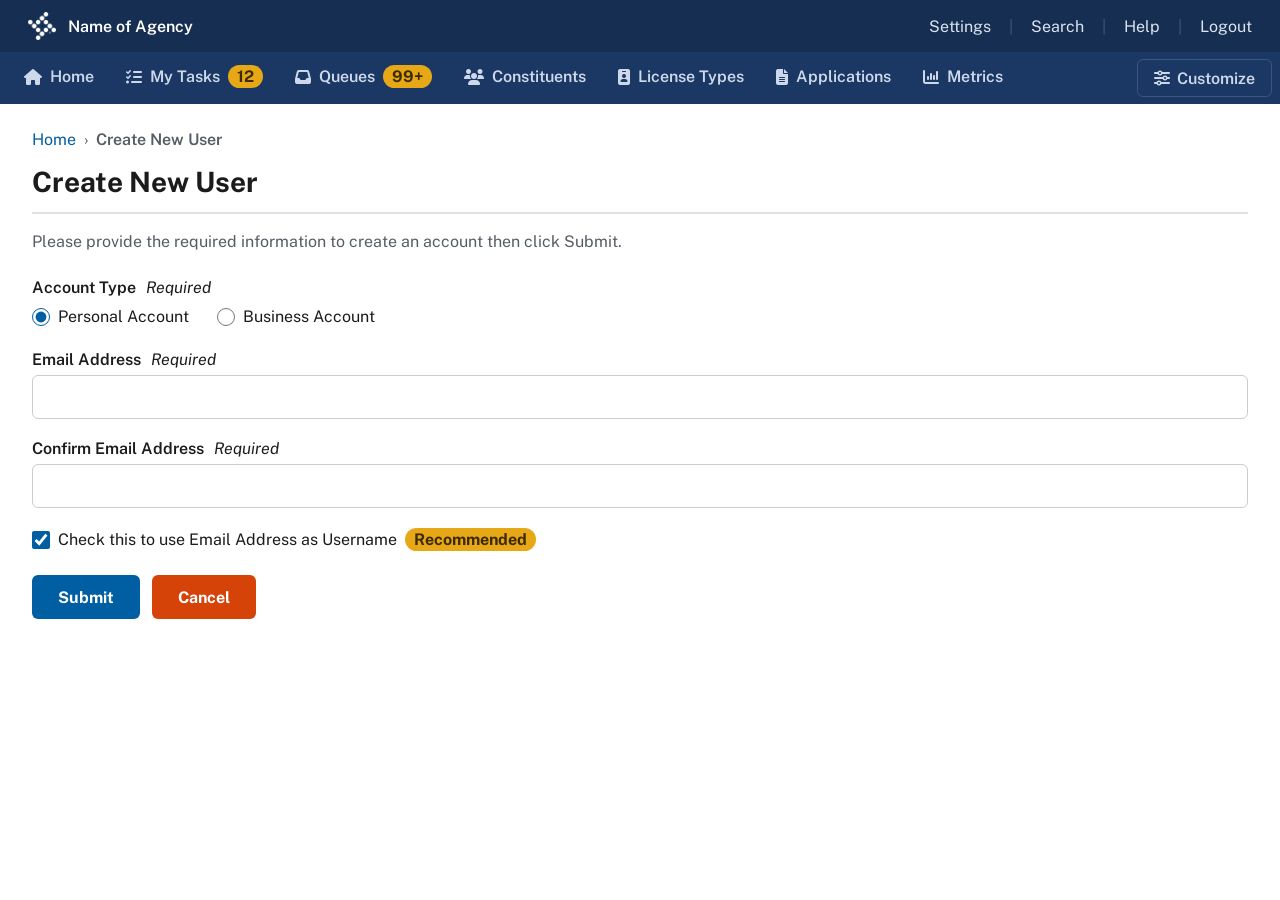
==== create-new-user.html @ 222f2a70 "create new user and username specifics" ====
<!DOCTYPE html>
<html lang="en">
<head>
<meta charset="UTF-8">
<meta name="viewport" content="width=device-width, initial-scale=1.0">
<title>Create New User — RLP Agency Console</title>
<link rel="stylesheet" href="https://cdnjs.cloudflare.com/ajax/libs/font-awesome/6.5.1/css/all.min.css">
<link rel="stylesheet" href="css/app.css">
</head>
<body>

<div class="app">

  <!-- Header (shared chrome) -->
  <header class="app-header">
    <a class="app-header__brand" href="index.html">
      <img class="app-header__logo" src="assets/tyler-t.png" alt="Tenant logo">
      <span class="app-header__brand-name">Name of Agency</span>
    </a>
    <nav class="app-header__links" aria-label="Account">
      <a href="settings.html">Settings</a>
      <span class="app-header__divider" aria-hidden="true">|</span>
      <a href="search.html">Search</a>
      <span class="app-header__divider" aria-hidden="true">|</span>
      <a href="#">Help</a>
      <span class="app-header__divider" aria-hidden="true">|</span>
      <a href="#">Logout</a>
    </nav>
  </header>

  <!-- Customizable toolbar (shared chrome, rendered by js/toolbar.js) -->
  <div id="toolbar"></div>

  <!-- Page content -->
  <main class="page-body">

    <ol class="breadcrumb" aria-label="Breadcrumb">
      <li class="breadcrumb__item"><a href="index.html">Home</a></li>
      <li class="breadcrumb__item"><span class="breadcrumb__current">Create New User</span></li>
    </ol>

    <h1 class="page-title">Create New User</h1>

    <p class="help-text" style="margin-top: 16px">Please provide the required information to create an account then click Submit.</p>

    <form style="margin-top: 24px" onsubmit="return false;">
      <fieldset class="fieldset">
        <legend>Account Type <span class="field-required">Required</span></legend>
        <div class="radio-group">
          <label class="radio-option"><input type="radio" name="account-type" value="personal" checked> Personal Account</label>
          <label class="radio-option"><input type="radio" name="account-type" value="business"> Business Account</label>
        </div>
      </fieldset>

      <div class="field" style="margin-top: 24px">
        <label for="email-address">Email Address <span class="field-required">Required</span></label>
        <input type="text" id="email-address" name="email-address">
      </div>

      <div class="field" style="margin-top: 20px">
        <label for="confirm-email-address">Confirm Email Address <span class="field-required">Required</span></label>
        <input type="text" id="confirm-email-address" name="confirm-email-address">
      </div>

      <div class="checkbox-option" style="margin-top: 20px">
        <label class="checkbox-option__label">
          <input type="checkbox" id="use-email-as-username" name="use-email-as-username" checked>
          Check this to use Email Address as Username
          <span class="badge badge--gold">Recommended</span>
        </label>
      </div>

      <div class="accordion" id="username-accordion" style="margin-top: 20px" hidden>
        <button type="button" class="accordion__button" id="username-requirements-button" aria-expanded="true" aria-controls="username-requirements-content">
          Username Requirements
          <i class="fa-solid fa-chevron-down" aria-hidden="true"></i>
        </button>
        <div class="accordion__content" id="username-requirements-content">
          <p class="help-text">Maximum of 128 characters</p>
          <p class="help-text">Supports the following characters: -:_=.+@</p>
        </div>
      </div>

      <div class="field" id="username-field" style="margin-top: 20px" hidden>
        <label for="username">Username <span class="field-required">Required</span></label>
        <input type="text" id="username" name="username">
      </div>

      <div class="form-actions">
        <button type="submit" class="btn btn--primary">Submit</button>
        <button type="button" class="btn btn--cancel" onclick="window.location.href='index.html'">Cancel</button>
      </div>
    </form>

  </main>

</div>

<script src="js/toolbar.js"></script>
<script>
  initToolbar('#toolbar', { activeKey: null });

  // Reveal the Username requirements accordion + field when "use email as username" is unchecked
  var useEmailAsUsername = document.getElementById('use-email-as-username');
  var usernameAccordion = document.getElementById('username-accordion');
  var usernameField = document.getElementById('username-field');
  function toggleUsernameSection() {
    var show = !useEmailAsUsername.checked;
    usernameAccordion.hidden = !show;
    usernameField.hidden = !show;
  }
  useEmailAsUsername.addEventListener('change', toggleUsernameSection);
  toggleUsernameSection();

  // Username Requirements accordion (open by default, still collapsible)
  (function () {
    var button = document.getElementById('username-requirements-button');
    var content = document.getElementById('username-requirements-content');
    button.addEventListener('click', function () {
      var expanded = button.getAttribute('aria-expanded') === 'true';
      button.setAttribute('aria-expanded', String(!expanded));
      content.hidden = expanded;
    });
  })();
</script>

</body>
</html>
---- css/app.css ----
/* ==========================================================================
   RLP Agency Console — shared chrome + component styles
   Used by every page: header, customizable toolbar, tiles, search, settings.
   ========================================================================== */

@import url('https://fonts.googleapis.com/css2?family=Public+Sans:wght@300;400;500;600;700;900&display=swap');

:root {
  /* colors */
  --c-header-navy: #162e51;
  --c-toolbar-navy: #1b3763;
  --c-gold: #e6a817;
  --c-gold-text: #3d2a00;
  --c-gold-icon: #a97400;
  --c-blue: #005ea2;
  --c-blue-hover: #1a4480;
  --c-page-bg: #fff;
  --c-surface: #ffffff;
  --c-tile-bg: #fafafa;
  --c-border: #dfe1e6;
  --c-hairline: #eceef1;
  --c-hairline-2: #e6e9ec;
  --c-text-primary: #1b1b1b;
  --c-text-secondary: #565c65;
  --c-toolbar-idle: #cdd9ea;
  --c-toolbar-on-dark: #dbe4f0;
  --c-header-divider: #3d557d;

  /* radii */
  --r-panel: 8px;
  --r-pill: 6px;
  --r-chip: 20px;
  --r-chip-sm: 4px;

  /* shadow */
  --shadow-menu: 0 10px 28px rgba(0, 0, 0, .22);

  /* status text colors — fixed palette, do not improvise new statuses off-palette */
  --c-status-green: #417505;      /* Active, Approved, Live, Paid, Completed, Sent, Sold */
  --c-status-yellow: #8f5800;     /* Pending, Open, Assigned, Approved-Awaiting Payment, Awaiting Application, Generated, Collecting */
  --c-status-red: #cd2026;        /* Rejected, Denied, Cancelled, Past Due, Terminated */
  --c-status-dark-red: #80252a;   /* Expired, Revoked, Withdrawn, Decommissioned, Retired, Exported */
  --c-status-cool-blue: #205493;  /* In Progress, Rejected for Resubmission, In Cart, Submitted, Ready for Review */
  --c-status-warm-orange: #a34900; /* On Hold, Suspended, Payment in Process, Inactive */
  --c-status-draft-blue: #13669a; /* In Review, Draft, Initiated */
  --c-status-gray: #5c5f66;       /* Archived, Closed */
}

/* ---------------------------------------------------------------------- */
/* Reset / base                                                           */
/* ---------------------------------------------------------------------- */

* { box-sizing: border-box; }

body {
  margin: 0;
  background: var(--c-page-bg);
  font-family: 'Public Sans', system-ui, sans-serif;
  color: var(--c-text-primary);
}

a { color: var(--c-blue); }
a:hover { color: var(--c-blue-hover); }

button {
  font-family: inherit;
  border: none;
  background: none;
  cursor: pointer;
}

.app {
  width: 100%;
  background: var(--c-surface);
}

/* ---------------------------------------------------------------------- */
/* Header bar                                                             */
/* ---------------------------------------------------------------------- */

.app-header {
  height: 52px;
  background: var(--c-header-navy);
  color: #fff;
  display: flex;
  align-items: center;
  justify-content: space-between;
  padding: 0 28px;
}

.app-header__brand,
.app-header__brand:hover {
  display: flex;
  align-items: center;
  gap: 12px;
  text-decoration: none;
  color: #fff;
}

.app-header__logo {
  width: 28px;
  height: 28px;
  display: block;
}

.app-header__brand-name {
  font-size: 16px;
  font-weight: 600;
}

.app-header__links {
  display: flex;
  align-items: center;
  gap: 18px;
  font-size: 16px;
  color: var(--c-toolbar-on-dark);
}

.app-header__links a {
  color: var(--c-toolbar-on-dark);
  text-decoration: none;
}

.app-header__links a:hover {
  color: #fff;
}

.app-header__divider {
  color: var(--c-header-divider);
}

/* ---------------------------------------------------------------------- */
/* Customizable toolbar                                                   */
/* ---------------------------------------------------------------------- */

.toolbar {
  background: var(--c-toolbar-navy);
  position: relative;
  display: flex;
  align-items: stretch;
  padding: 0 8px;
  min-height: 52px;
}

.toolbar-chevron {
  flex: 0 0 auto;
  width: 34px;
  display: flex;
  align-items: center;
  justify-content: center;
  color: var(--c-toolbar-on-dark);
  background: rgba(0, 0, 0, .18);
  font-size: 16px;
}

.toolbar-chevron:focus-visible {
  outline: 2px solid #fff;
  outline-offset: -2px;
}

.toolbar-track {
  position: relative;
  flex: 1;
  min-width: 0;
  overflow-x: hidden;
  display: flex;
  align-items: stretch;
  flex-wrap: nowrap;
}

.toolbar-pill {
  display: flex;
  align-items: center;
  gap: 8px;
  padding: 0 16px;
  height: 52px;
  font-size: 16px;
  font-weight: 600;
  cursor: pointer;
  position: relative;
  user-select: none;
  flex: 0 0 auto;
  white-space: nowrap;
  border-bottom: 3px solid transparent;
  background: transparent;
  color: var(--c-toolbar-idle);
}

.toolbar-pill:focus-visible {
  outline: 2px solid #fff;
  outline-offset: -3px;
}

.toolbar-pill.is-active {
  color: #fff;
  border-bottom-color: var(--c-gold);
  background: rgba(255, 255, 255, .07);
}

.toolbar-pill--editing {
  height: 38px;
  padding: 0 13px;
  margin: 7px 3px;
  border-radius: var(--r-pill);
  font-size: 16px;
  cursor: grab;
  background: rgba(255, 255, 255, .10);
  border: 1px dashed rgba(255, 255, 255, .4);
  color: #eaf0f8;
}

.toolbar-pill--editing.is-active {
  border-bottom: none;
  background: rgba(255, 255, 255, .10);
}

.toolbar-pill--editing:active {
  cursor: grabbing;
}

.toolbar-pill--dragging {
  opacity: .4;
}

.toolbar-pill-grip {
  font-size: 16px;
  color: #8ba3c7;
}

.toolbar-pill-remove {
  font-size: 17px;
  margin-left: 3px;
  color: #c9d6ea;
  padding: 0;
}

.toolbar-badge {
  background: var(--c-gold);
  color: var(--c-gold-text);
  font-size: 16px;
  font-weight: 700;
  border-radius: 12px;
  padding: 2px 9px;
}

.toolbar-add-btn {
  flex: 0 0 auto;
  display: flex;
  align-items: center;
  gap: 6px;
  padding: 0 15px;
  height: 38px;
  margin: 7px 3px;
  border-radius: var(--r-pill);
  font-size: 16px;
  font-weight: 600;
  background: transparent;
  border: 1px dashed #5b7cb0;
  color: #a9c7e8;
}

.toolbar-divider {
  flex: 0 0 auto;
  width: 1px;
  height: 36px;
  margin: 8px 4px 8px 14px;
  background: rgba(255, 255, 255, .25);
}

.toolbar-search-toggle {
  display: flex;
  align-items: center;
  gap: 10px;
  padding: 0 14px;
  height: 38px;
  margin: 7px 3px;
  border-radius: var(--r-pill);
  font-size: 16px;
  font-weight: 600;
  color: var(--c-toolbar-idle);
  flex: 0 0 auto;
  cursor: pointer;
  user-select: none;
  white-space: nowrap;
}

.toolbar-search-toggle:focus-visible {
  outline: 2px solid #fff;
  outline-offset: 2px;
}

.toolbar-search-toggle__switch {
  position: relative;
  flex: 0 0 auto;
  width: 36px;
  height: 20px;
  border-radius: 10px;
  background: rgba(255, 255, 255, .25);
  transition: background .15s ease;
}

.toolbar-search-toggle__switch.is-on {
  background: var(--c-gold);
}

.toolbar-search-toggle__knob {
  position: absolute;
  top: 2px;
  left: 2px;
  width: 16px;
  height: 16px;
  border-radius: 50%;
  background: #fff;
  transition: left .15s ease;
}

.toolbar-search-toggle__switch.is-on .toolbar-search-toggle__knob {
  left: 18px;
}

.toolbar-customize-btn {
  display: flex;
  align-items: center;
  gap: 7px;
  padding: 0 16px;
  height: 38px;
  margin: 7px 0;
  border-radius: var(--r-pill);
  font-size: 16px;
  font-weight: 600;
  flex: 0 0 auto;
  background: transparent;
  color: var(--c-toolbar-idle);
  border: 1px solid var(--c-header-divider);
}

.toolbar-customize-btn.is-active {
  background: var(--c-gold);
  color: var(--c-gold-text);
  border-color: var(--c-gold);
}

.toolbar-add-menu {
  position: absolute;
  top: 100%;
  left: 16px;
  margin-top: 6px;
  z-index: 30;
  width: 340px;
  background: #fff;
  border: 1px solid var(--c-border);
  border-radius: var(--r-panel);
  box-shadow: var(--shadow-menu);
  padding: 12px;
}

.toolbar-add-menu__heading {
  font-size: 16px;
  font-weight: 700;
  letter-spacing: .4px;
  color: var(--c-text-secondary);
  padding: 4px 8px 10px;
}

.toolbar-add-menu__list {
  display: flex;
  flex-direction: column;
  gap: 2px;
  max-height: 300px;
  overflow: auto;
}

.toolbar-add-menu__row {
  display: flex;
  align-items: center;
  gap: 12px;
  padding: 10px 10px;
  border-radius: var(--r-pill);
  font-size: 16px;
  color: var(--c-text-primary);
  width: 100%;
  text-align: left;
}

.toolbar-add-menu__row:hover,
.toolbar-add-menu__row:focus-visible {
  background: var(--c-tile-bg);
}

.toolbar-add-menu__row-icon {
  font-size: 18px;
  color: var(--c-gold-icon);
  width: 22px;
  text-align: center;
}

.toolbar-add-menu__row-label {
  flex: 1;
}

.toolbar-add-menu__row-plus {
  font-size: 16px;
  color: var(--c-text-secondary);
}

.toolbar-add-menu__empty {
  padding: 16px 10px;
  font-size: 16px;
  color: var(--c-text-secondary);
  text-align: center;
}

/* ---------------------------------------------------------------------- */
/* Page content shell                                                     */
/* ---------------------------------------------------------------------- */

.page-content {
  background: var(--c-surface);
  min-height: 600px;
}

.overline {
  font-size: 16px;
  font-weight: 700;
  letter-spacing: .4px;
  text-transform: uppercase;
  color: var(--c-text-secondary);
}

/* ---------------------------------------------------------------------- */
/* Home — greeting + search panel                                        */
/* ---------------------------------------------------------------------- */

.greeting {
  padding: 26px 32px 22px;
}

.greeting__title {
  font-size: 28px;
  font-weight: 700;
  color: var(--c-text-primary);
}

.greeting__date {
  font-size: 16px;
  color: var(--c-text-secondary);
  margin-top: 4px;
}

.search-panel {
  margin-top: 16px;
  background: var(--c-tile-bg);
  border: 1px solid var(--c-border);
  border-radius: var(--r-panel);
  padding: 18px 20px;
}

.search-panel__top {
  display: flex;
  align-items: center;
  justify-content: space-between;
  margin-bottom: 12px;
}

.search-toggle {
  display: inline-flex;
  border: 1px solid #c9ccd0;
  border-radius: var(--r-pill);
  overflow: hidden;
}

.search-toggle__segment {
  padding: 9px 18px;
  font-size: 16px;
  color: var(--c-text-primary);
  background: #fff;
  border-left: 1px solid #c9ccd0;
}

.search-toggle__segment:first-child {
  border-left: none;
}

.search-toggle__segment.is-active {
  background: var(--c-blue);
  color: #fff;
  font-weight: 600;
}

.search-advanced {
  font-size: 16px;
  font-weight: 600;
  color: var(--c-blue);
  display: flex;
  align-items: center;
  gap: 6px;
  text-decoration: none;
}

.search-advanced:hover {
  color: var(--c-blue-hover);
}

.search-advanced i {
  font-size: 16px;
}

.search-field-row {
  display: flex;
  gap: 10px;
}

.search-box {
  flex: 1;
  display: flex;
  align-items: center;
  gap: 10px;
  border: 2px solid var(--c-blue);
  border-radius: var(--r-panel);
  padding: 11px 15px;
  background: #fff;
}

.search-box i {
  font-size: 19px;
  color: var(--c-blue);
}

.search-box input {
  flex: 1;
  border: none;
  outline: none;
  font-family: inherit;
  font-size: 16px;
  color: var(--c-text-primary);
  background: transparent;
}

.search-box input::placeholder {
  color: var(--c-text-secondary);
}

.search-kbd {
  font-size: 16px;
  font-weight: 600;
  color: var(--c-text-secondary);
  border: 1px solid #c9ccd0;
  border-radius: var(--r-chip-sm);
  padding: 3px 9px;
}

.search-btn {
  background: var(--c-blue);
  color: #fff;
  border-radius: var(--r-panel);
  padding: 0 28px;
  font-size: 16px;
  font-weight: 700;
  display: flex;
  align-items: center;
}

.search-btn:hover {
  background: var(--c-blue-hover);
}

/* ---------------------------------------------------------------------- */
/* Tiles grid — shared by Home quick actions & Settings tiles             */
/* ---------------------------------------------------------------------- */

.tiles-grid {
  display: grid;
  grid-template-columns: repeat(3, 1fr);
  gap: 18px;
}

.tiles-grid--settings {
  gap: 22px;
}

.tile {
  text-decoration: none;
  background: var(--c-tile-bg);
  border: 1px solid var(--c-border);
  border-radius: var(--r-panel);
  padding: 24px 26px;
  display: flex;
  flex-direction: column;
  min-height: 200px;
  cursor: pointer;
  color: inherit;
}

.tile:hover {
  border-color: #c9ccd0;
}

.tile--settings {
  padding: 28px 30px;
  max-height: 150px;
  min-height: 0;
}

.tile__header {
  display: flex;
  align-items: center;
  gap: 12px;
  margin-bottom: 10px;
}

.tile__icon {
  font-size: 26px;
  color: var(--c-gold-icon);
  width: 30px;
  text-align: center;
  line-height: 1;
}

.tile__title {
  font-size: 24px;
  font-weight: 700;
  color: var(--c-header-navy);
  line-height: 1.2;
}

.tile--settings .tile__title {
  margin-bottom: 8px;
}

.tile__body {
  font-size: 16px;
  color: var(--c-text-secondary);
  line-height: 1.5;
  flex: 1;
}

.tile__footer {
  margin-top: 16px;
  padding-top: 14px;
  border-top: 1px solid var(--c-hairline);
  display: flex;
  justify-content: space-between;
  gap: 16px;
}

.tile__footer a {
  font-size: 16px;
  font-weight: 600;
  color: var(--c-header-navy);
  text-decoration: none;
}

.tile__footer a:hover {
  color: var(--c-blue-hover);
}

/* ---------------------------------------------------------------------- */
/* Settings page                                                          */
/* ---------------------------------------------------------------------- */

.settings-content {
  padding: 26px 32px 40px;
  min-height: 640px;
}

.settings-title {
  font-size: 28px;
  font-weight: 700;
  color: var(--c-text-primary);
}

.settings-body {
  margin-top: 24px;
  display: flex;
  gap: 40px;
  align-items: flex-start;
}

.settings-rail {
  width: 300px;
  flex: none;
}

.settings-rail__heading {
  border-left: 3px solid var(--c-header-navy);
  padding: 4px 0 4px 16px;
  font-size: 20px;
  font-weight: 700;
  color: var(--c-text-primary);
}

.settings-rail__list {
  margin-top: 6px;
  display: flex;
  flex-direction: column;
}

.settings-rail__row {
  display: flex;
  align-items: center;
  justify-content: space-between;
  padding: 14px 2px 14px 18px;
  font-size: 16px;
  text-decoration: none;
  border-bottom: 1px solid var(--c-hairline-2);
}

.settings-rail__row-label {
  color: var(--c-blue);
}

.settings-rail__row-count {
  color: var(--c-text-secondary);
}

.settings-tiles {
  flex: 1;
}

/* ---------------------------------------------------------------------- */
/* List / detail page shell — shared by Queues, My Tasks, Applications…  */
/* ---------------------------------------------------------------------- */

.page-body {
  padding: 26px 32px 40px;
  min-height: 640px;
}

/* Breadcrumb */

.breadcrumb {
  display: flex;
  align-items: center;
  gap: 8px;
  list-style: none;
  margin: 0;
  padding: 0;
  font-size: 16px;
}

.breadcrumb__item {
  display: flex;
  align-items: center;
  gap: 8px;
}

.breadcrumb__item:not(:last-child)::after {
  content: '\203A';
  color: var(--c-text-secondary);
}

.breadcrumb a {
  text-decoration: none;
}

.breadcrumb__current {
  color: var(--c-text-secondary);
  font-weight: 600;
}

/* Page title (underlined) */

.page-title {
  margin: 16px 0 0;
  padding-bottom: 14px;
  border-bottom: 2px solid var(--c-border);
  font-size: 28px;
  font-weight: 700;
  color: var(--c-text-primary);
}

/* Accordion (Icon Key) */

.accordion {
  margin-top: 20px;
  border: 1px solid var(--c-border);
  border-radius: var(--r-panel);
  overflow: hidden;
}

.accordion__button {
  width: 100%;
  display: flex;
  align-items: center;
  justify-content: space-between;
  gap: 10px;
  padding: 14px 18px;
  font-size: 16px;
  font-weight: 700;
  color: var(--c-text-primary);
  background: var(--c-tile-bg);
  text-align: left;
}

.accordion__button i {
  font-size: 14px;
  color: var(--c-text-secondary);
  transition: transform .15s;
}

.accordion__button[aria-expanded="true"] i {
  transform: rotate(180deg);
}

.accordion__content {
  padding: 18px 20px;
  border-top: 1px solid var(--c-border);
}

.accordion__content[hidden] {
  display: none;
}

.accordion__content-label {
  font-size: 16px;
  font-weight: 700;
  color: var(--c-text-primary);
  margin-bottom: 12px;
}

.icon-key-grid {
  display: grid;
  grid-template-columns: repeat(4, 1fr);
  gap: 12px 24px;
}

.icon-key-item {
  display: flex;
  align-items: center;
  gap: 10px;
  font-size: 16px;
  color: var(--c-text-secondary);
}

.icon-key-item img {
  width: 24px;
  height: 24px;
  display: block;
}

/* Filter tabs (segmented) — same visual pattern as .search-toggle */

.filter-tabs {
  display: inline-flex;
  border: 1px solid #c9ccd0;
  border-radius: var(--r-pill);
  overflow: hidden;
  margin-top: 20px;
}

.filter-tabs__btn {
  padding: 10px 20px;
  font-size: 16px;
  font-weight: 600;
  color: var(--c-text-primary);
  background: #fff;
  border-left: 1px solid #c9ccd0;
}

.filter-tabs__btn:first-child {
  border-left: none;
}

.filter-tabs__btn.is-active {
  background: var(--c-blue);
  color: #fff;
}

/* Form fields (search / filter forms) */

.field-grid {
  display: grid;
  grid-template-columns: repeat(3, 1fr);
  gap: 20px;
}

.field-grid--5 {
  grid-template-columns: repeat(5, 1fr);
}

.field-grid + .field-grid {
  margin-top: 20px;
}

.field {
  display: flex;
  flex-direction: column;
  gap: 6px;
}

.field[hidden] {
  display: none;
}

.field label {
  font-size: 16px;
  font-weight: 600;
  color: var(--c-text-primary);
}

.field select,
.field input[type="text"],
.field input[type="date"] {
  height: 44px;
  border: 1px solid #c9ccd0;
  border-radius: var(--r-pill);
  padding: 0 14px;
  font-family: inherit;
  font-size: 16px;
  color: var(--c-text-primary);
  background: #fff;
}

.field select:focus,
.field input:focus {
  outline: none;
  border-color: var(--c-blue);
  box-shadow: 0 0 0 1px var(--c-blue);
}

.field-hint {
  font-size: 16px;
  color: var(--c-text-secondary);
}

.field-required {
  font-size: 16px;
  font-weight: 400;
  font-style: italic;
  color: var(--c-text-primary);
  margin-left: 6px;
}

.help-text {
  font-size: 16px;
  color: var(--c-text-secondary);
  line-height: 1.5;
}

/* Radio group (fieldset legend + inline options) */

.fieldset {
  border: none;
  margin: 0;
  padding: 0;
}

.fieldset legend {
  font-size: 16px;
  font-weight: 600;
  color: var(--c-text-primary);
  padding: 0;
  margin-bottom: 10px;
}

.radio-group {
  display: flex;
  align-items: center;
  gap: 28px;
}

.radio-option {
  display: flex;
  align-items: center;
  gap: 8px;
  font-size: 16px;
  color: var(--c-text-primary);
  cursor: pointer;
}

.radio-option input[type="radio"] {
  width: 18px;
  height: 18px;
  accent-color: var(--c-blue);
  margin: 0;
}

.checkbox-option__label {
  display: flex;
  align-items: center;
  gap: 8px;
  font-size: 16px;
  color: var(--c-text-primary);
  cursor: pointer;
}

.checkbox-option__label input[type="checkbox"] {
  width: 18px;
  height: 18px;
  accent-color: var(--c-blue);
  margin: 0;
}

.badge {
  font-size: 16px;
  font-weight: 700;
  border-radius: 12px;
  padding: 2px 9px;
}

.badge--gold {
  background: var(--c-gold);
  color: var(--c-gold-text);
}

.form-actions {
  display: flex;
  gap: 12px;
  margin-top: 24px;
}

.btn {
  height: 44px;
  padding: 0 26px;
  border-radius: var(--r-pill);
  font-size: 16px;
  font-weight: 700;
  display: inline-flex;
  align-items: center;
  justify-content: center;
}

.btn--primary {
  background: var(--c-blue);
  color: #fff;
}

.btn--primary:hover {
  background: var(--c-blue-hover);
}

.btn--secondary {
  background: #fff;
  color: var(--c-text-primary);
  font-weight: 600;
  border: 1px solid #c9ccd0;
}

.btn--secondary:hover {
  border-color: #9ea3a8;
}

.btn--cancel {
  background: #d54309;
  color: #fff;
}

.btn--cancel:hover {
  background: #b50909;
}

/* Multiselect dropdown (User Group, etc.) */

.multiselect {
  position: relative;
}

.multiselect-trigger {
  width: 100%;
  height: 44px;
  border: 1px solid #c9ccd0;
  border-radius: var(--r-pill);
  padding: 0 14px;
  font-size: 16px;
  color: var(--c-text-primary);
  background: #fff;
  display: flex;
  align-items: center;
  justify-content: space-between;
  gap: 8px;
}

.multiselect-trigger:focus-visible {
  outline: none;
  border-color: var(--c-blue);
  box-shadow: 0 0 0 1px var(--c-blue);
}

.multiselect-trigger-text {
  flex: 1 1 auto;
  min-width: 0;
  text-align: left;
  color: var(--c-text-primary);
  overflow: hidden;
  text-overflow: ellipsis;
  white-space: nowrap;
}

.multiselect-trigger i {
  font-size: 14px;
  color: var(--c-text-secondary);
  transition: transform .15s;
  flex: 0 0 auto;
}

.multiselect-trigger[aria-expanded="true"] i {
  transform: rotate(180deg);
}

.multiselect-panel {
  position: absolute;
  top: 100%;
  left: 0;
  margin-top: 6px;
  width: 100%;
  z-index: 20;
  background: #fff;
  border: 1px solid var(--c-border);
  border-radius: var(--r-panel);
  box-shadow: var(--shadow-menu);
  padding: 8px;
  max-height: 280px;
  overflow: auto;
}

.multiselect-filter {
  width: 100%;
  height: 36px;
  border: 1px solid #c9ccd0;
  border-radius: var(--r-pill);
  padding: 0 12px;
  margin-bottom: 8px;
  font-family: inherit;
  font-size: 16px;
  color: var(--c-text-primary);
}

.multiselect-filter:focus-visible {
  outline: none;
  border-color: var(--c-blue);
  box-shadow: 0 0 0 1px var(--c-blue);
}

.multiselect-option {
  display: flex;
  align-items: center;
  gap: 10px;
  padding: 9px 10px;
  border-radius: var(--r-pill);
  font-size: 16px;
  color: var(--c-text-primary);
  cursor: pointer;
}

.multiselect-option:hover {
  background: var(--c-tile-bg);
}

.multiselect-option input[type="checkbox"] {
  width: 17px;
  height: 17px;
  accent-color: var(--c-blue);
}

/* Table controls bar */

.table-controls {
  display: flex;
  align-items: center;
  justify-content: space-between;
  margin-bottom: 12px;
  font-size: 16px;
}

.table-controls__count {
  color: var(--c-text-primary);
  font-weight: 600;
}

.table-controls__right {
  display: flex;
  align-items: center;
  gap: 8px;
  color: var(--c-text-secondary);
}

.table-controls__column-select {
  width: 220px;
}

.table-controls__right .multiselect-trigger {
  height: 36px;
  padding: 0 10px;
}

.table-controls__right select {
  height: 36px;
  border: 1px solid #c9ccd0;
  border-radius: var(--r-pill);
  padding: 0 10px;
  font-family: inherit;
  font-size: 16px;
  color: var(--c-text-primary);
  background: #fff;
}

/* Data table */

.data-table {
  width: 100%;
  border-collapse: collapse;
}

.data-table thead tr {
  border-bottom: 2px solid var(--c-border);
}

.data-table th {
  text-align: left;
  padding: 12px 14px;
  font-size: 16px;
  font-weight: 700;
  color: var(--c-text-secondary);
  white-space: nowrap;
}

.data-table th i {
  margin-left: 6px;
  font-size: 12px;
  color: #9aa1a8;
}

.data-table td {
  padding: 14px;
  border-top: 1px solid var(--c-hairline-2);
  font-size: 16px;
}

.data-table tbody tr:nth-child(even) {
  background: var(--c-tile-bg);
}

.data-table .controls-cell {
  white-space: nowrap;
}

.data-table .select-column,
.data-table .select-cell {
  width: 20px;
  white-space: nowrap;
}

.data-table .select-column input[type="checkbox"],
.data-table .select-cell input[type="checkbox"] {
  width: 17px;
  height: 17px;
  margin: 0;
  accent-color: var(--c-blue);
  cursor: pointer;
}

/* Status text — fixed 8-color palette. Weight stays normal; color alone carries the meaning. */

.status-text--active,
.status-text--approved,
.status-text--live,
.status-text--paid,
.status-text--completed,
.status-text--sent,
.status-text--sold {
  color: var(--c-status-green);
}

.status-text--pending,
.status-text--open,
.status-text--assigned,
.status-text--approved-awaiting-payment,
.status-text--awaiting-application,
.status-text--generated,
.status-text--collecting {
  color: var(--c-status-yellow);
}

.status-text--rejected,
.status-text--denied,
.status-text--cancelled,
.status-text--past-due,
.status-text--terminated {
  color: var(--c-status-red);
}

.status-text--expired,
.status-text--revoked,
.status-text--withdrawn,
.status-text--decommissioned,
.status-text--retired,
.status-text--exported {
  color: var(--c-status-dark-red);
}

.status-text--in-progress,
.status-text--rejected-for-resubmission,
.status-text--in-cart,
.status-text--submitted,
.status-text--ready-for-review {
  color: var(--c-status-cool-blue);
}

.status-text--on-hold,
.status-text--suspended,
.status-text--payment-in-process,
.status-text--inactive {
  color: var(--c-status-warm-orange);
}

.status-text--in-review,
.status-text--draft,
.status-text--initiated {
  color: var(--c-status-draft-blue);
}

.status-text--archived,
.status-text--closed {
  color: var(--c-status-gray);
}

.icon-btn {
  display: inline-flex;
  align-items: center;
  justify-content: center;
  width: 36px;
  height: 36px;
  border-radius: 50%;
}

.icon-btn:hover,
.icon-btn:focus-visible {
  background: var(--c-tile-bg);
}

.icon-btn img {
  display: block;
}

.empty-state {
  padding: 48px 20px;
  text-align: center;
  font-size: 16px;
  color: var(--c-text-secondary);
}

/* Pagination */

.pagination {
  display: flex;
  align-items: center;
  justify-content: center;
  gap: 6px;
  list-style: none;
  margin: 28px 0 0;
  padding: 0;
}

.pagination a {
  display: flex;
  align-items: center;
  justify-content: center;
  gap: 6px;
  min-width: 36px;
  height: 36px;
  padding: 0 10px;
  border-radius: var(--r-pill);
  font-size: 16px;
  color: var(--c-text-primary);
  text-decoration: none;
}

.pagination a:hover {
  background: var(--c-tile-bg);
}

.pagination a.is-current {
  background: var(--c-blue);
  color: #fff;
  font-weight: 700;
}

.pagination__arrow {
  color: var(--c-blue);
  font-weight: 600;
}
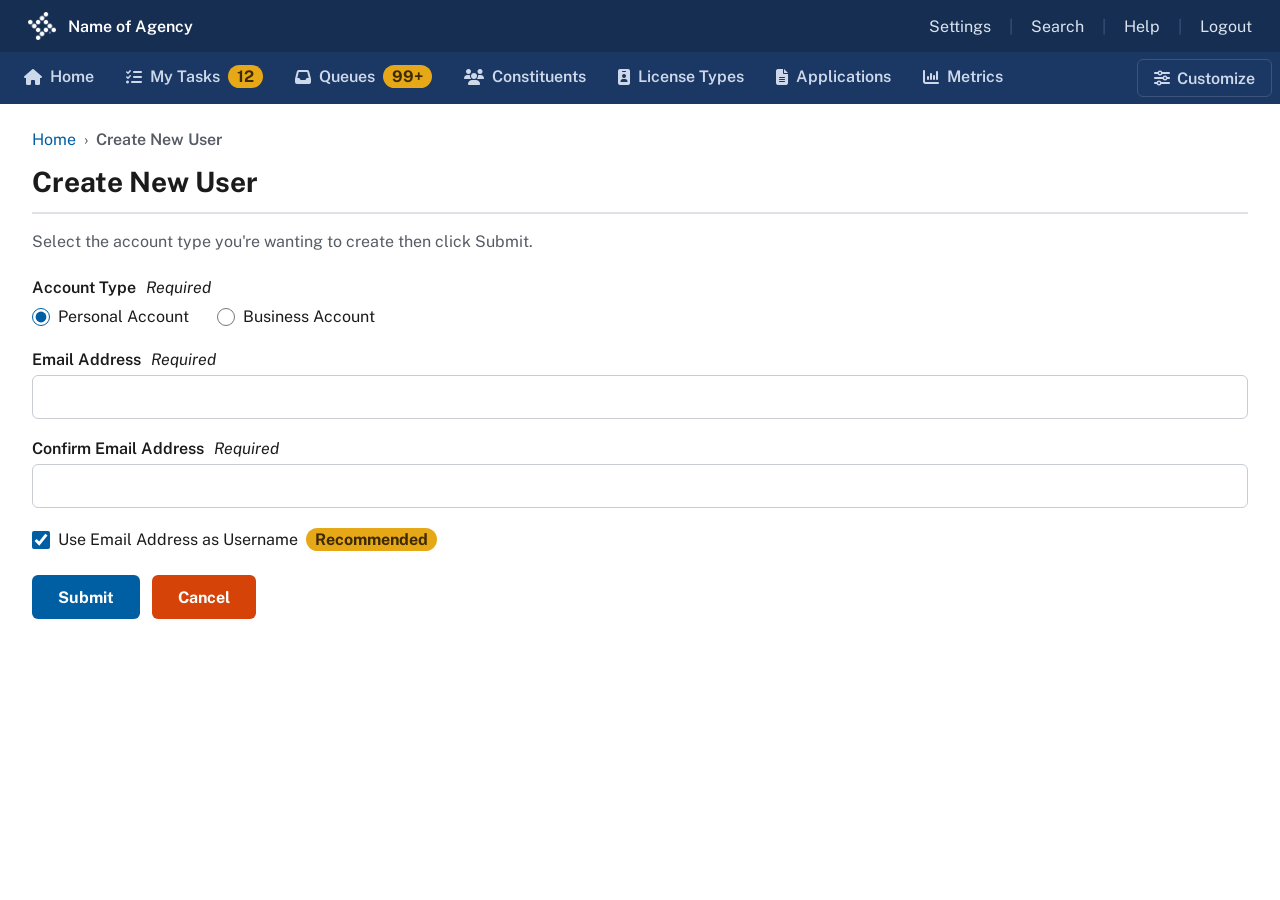
==== commit 2c563278: "wording updates" ====
--- a/create-new-user.html
+++ b/create-new-user.html
@@ -41,7 +41,7 @@
 
     <h1 class="page-title">Create New User</h1>
 
-    <p class="help-text" style="margin-top: 16px">Please provide the required information to create an account then click Submit.</p>
+    <p class="help-text" style="margin-top: 16px">Select the account type you're wanting to create then click Submit.</p>
 
     <form style="margin-top: 24px" onsubmit="return false;">
       <fieldset class="fieldset">
@@ -65,7 +65,7 @@
       <div class="checkbox-option" style="margin-top: 20px">
         <label class="checkbox-option__label">
           <input type="checkbox" id="use-email-as-username" name="use-email-as-username" checked>
-          Check this to use Email Address as Username
+          Use Email Address as Username
           <span class="badge badge--gold">Recommended</span>
         </label>
       </div>
--- a/css/app.css
+++ b/css/app.css
@@ -1018,6 +1018,7 @@
   display: inline-flex;
   align-items: center;
   justify-content: center;
+  text-decoration: none;
 }
 
 .btn--primary {
